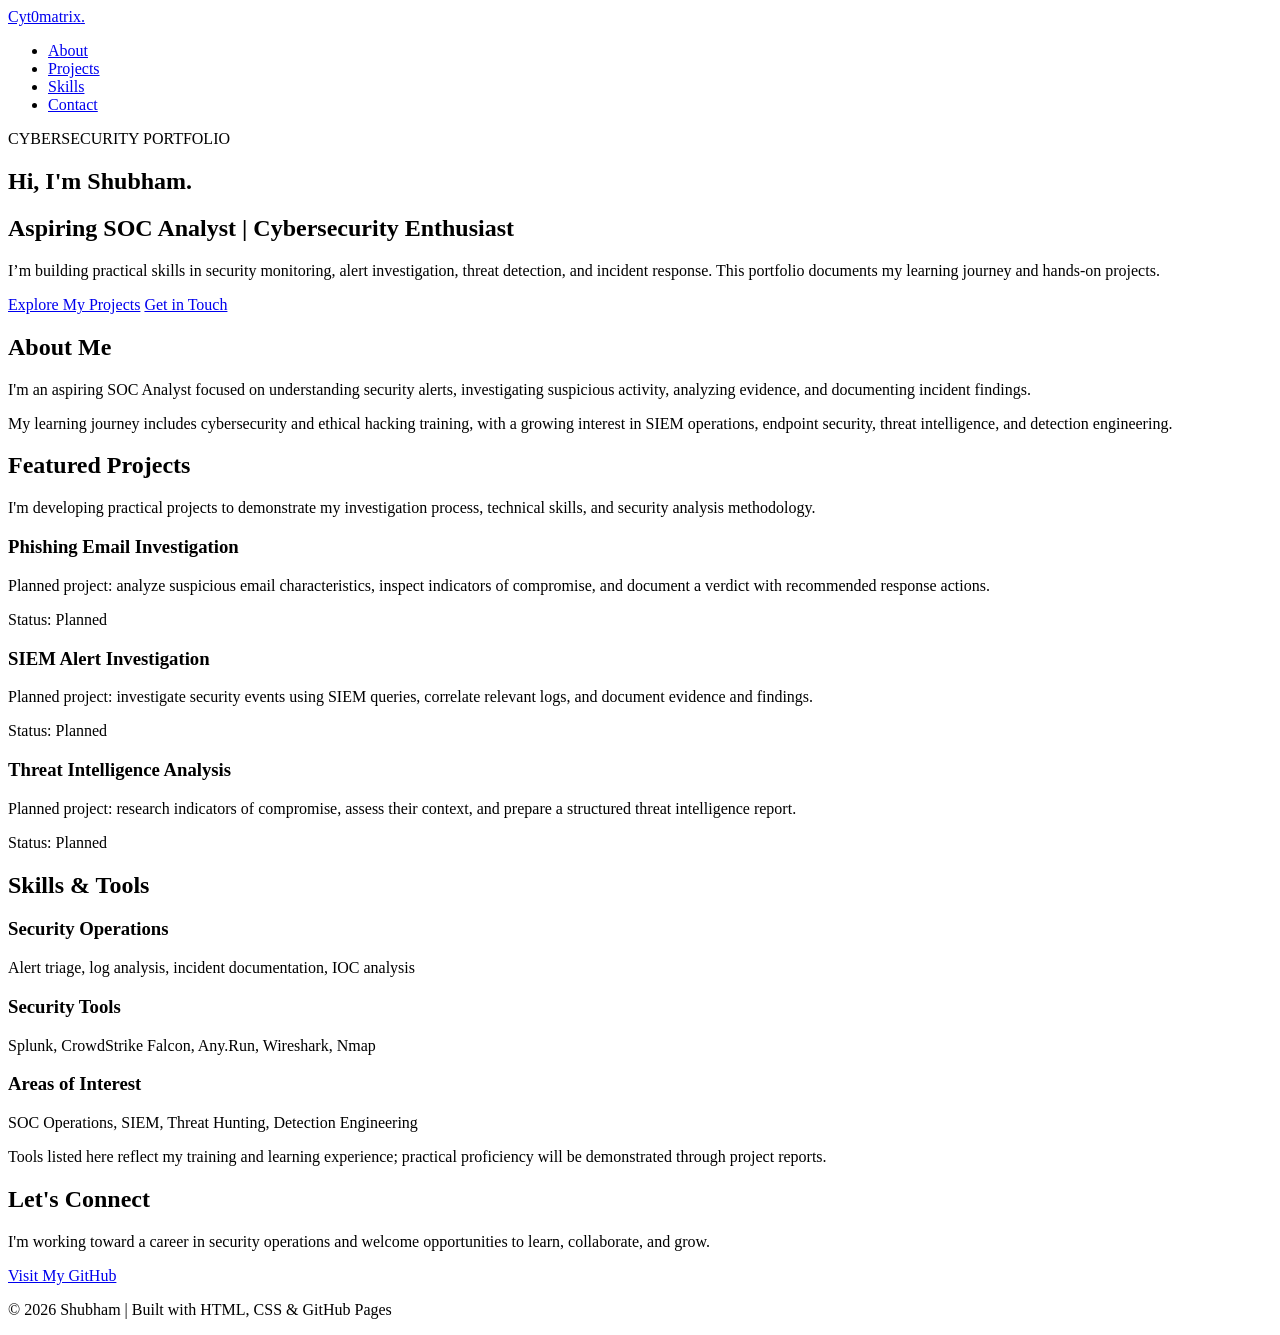
==== index.html @ e3efdccb "Create index.html" ====
<!DOCTYPE html>
<html lang="en">
<head>
    <meta charset="UTF-8">
    <meta name="viewport" content="width=device-width, initial-scale=1.0">
    <meta name="description" content="Shubham's cybersecurity portfolio, featuring SOC investigations, SIEM detection, threat hunting, and incident response.">
    <title>Shubham | SOC Analyst Portfolio</title>
</head>
<body>
    <header>
        <nav>
            <a href="#home" class="logo">Cyt0matrix<span>.</span></a>

            <ul>
                <li><a href="#about">About</a></li>
                <li><a href="#projects">Projects</a></li>
                <li><a href="#skills">Skills</a></li>
                <li><a href="#contact">Contact</a></li>
            </ul>
        </nav>
    </header>

    <main>
        <section id="home">
            <p>CYBERSECURITY PORTFOLIO</p>
            <h1>Hi, I'm Shubham.</h1>
            <h2>Aspiring SOC Analyst | Cybersecurity Enthusiast</h2>
            <p>
                I’m building practical skills in security monitoring,
                alert investigation, threat detection, and incident response.
                This portfolio documents my learning journey and hands-on projects.
            </p>
            <a href="#projects">Explore My Projects</a>
            <a href="#contact">Get in Touch</a>
        </section>

        <section id="about">
            <h2>About Me</h2>
            <p>
                I'm an aspiring SOC Analyst focused on understanding security
                alerts, investigating suspicious activity, analyzing evidence,
                and documenting incident findings.
            </p>
            <p>
                My learning journey includes cybersecurity and ethical hacking
                training, with a growing interest in SIEM operations,
                endpoint security, threat intelligence, and detection engineering.
            </p>
        </section>

        <section id="projects">
            <h2>Featured Projects</h2>
            <p>
                I'm developing practical projects to demonstrate my investigation
                process, technical skills, and security analysis methodology.
            </p>

            <article>
                <h3>Phishing Email Investigation</h3>
                <p>
                    Planned project: analyze suspicious email characteristics,
                    inspect indicators of compromise, and document a verdict
                    with recommended response actions.
                </p>
                <span>Status: Planned</span>
            </article>

            <article>
                <h3>SIEM Alert Investigation</h3>
                <p>
                    Planned project: investigate security events using SIEM queries,
                    correlate relevant logs, and document evidence and findings.
                </p>
                <span>Status: Planned</span>
            </article>

            <article>
                <h3>Threat Intelligence Analysis</h3>
                <p>
                    Planned project: research indicators of compromise, assess
                    their context, and prepare a structured threat intelligence report.
                </p>
                <span>Status: Planned</span>
            </article>
        </section>

        <section id="skills">
            <h2>Skills &amp; Tools</h2>

            <h3>Security Operations</h3>
            <p>Alert triage, log analysis, incident documentation, IOC analysis</p>

            <h3>Security Tools</h3>
            <p>Splunk, CrowdStrike Falcon, Any.Run, Wireshark, Nmap</p>

            <h3>Areas of Interest</h3>
            <p>SOC Operations, SIEM, Threat Hunting, Detection Engineering</p>

            <p>
                Tools listed here reflect my training and learning experience;
                practical proficiency will be demonstrated through project reports.
            </p>
        </section>

        <section id="contact">
            <h2>Let's Connect</h2>
            <p>
                I'm working toward a career in security operations and welcome
                opportunities to learn, collaborate, and grow.
            </p>
            <a href="https://github.com/Cyt0matrix" target="_blank" rel="noopener noreferrer">
                Visit My GitHub
            </a>
        </section>
    </main>

    <footer>
        <p>&copy; 2026 Shubham | Built with HTML, CSS &amp; GitHub Pages</p>
    </footer>
</body>
</html>
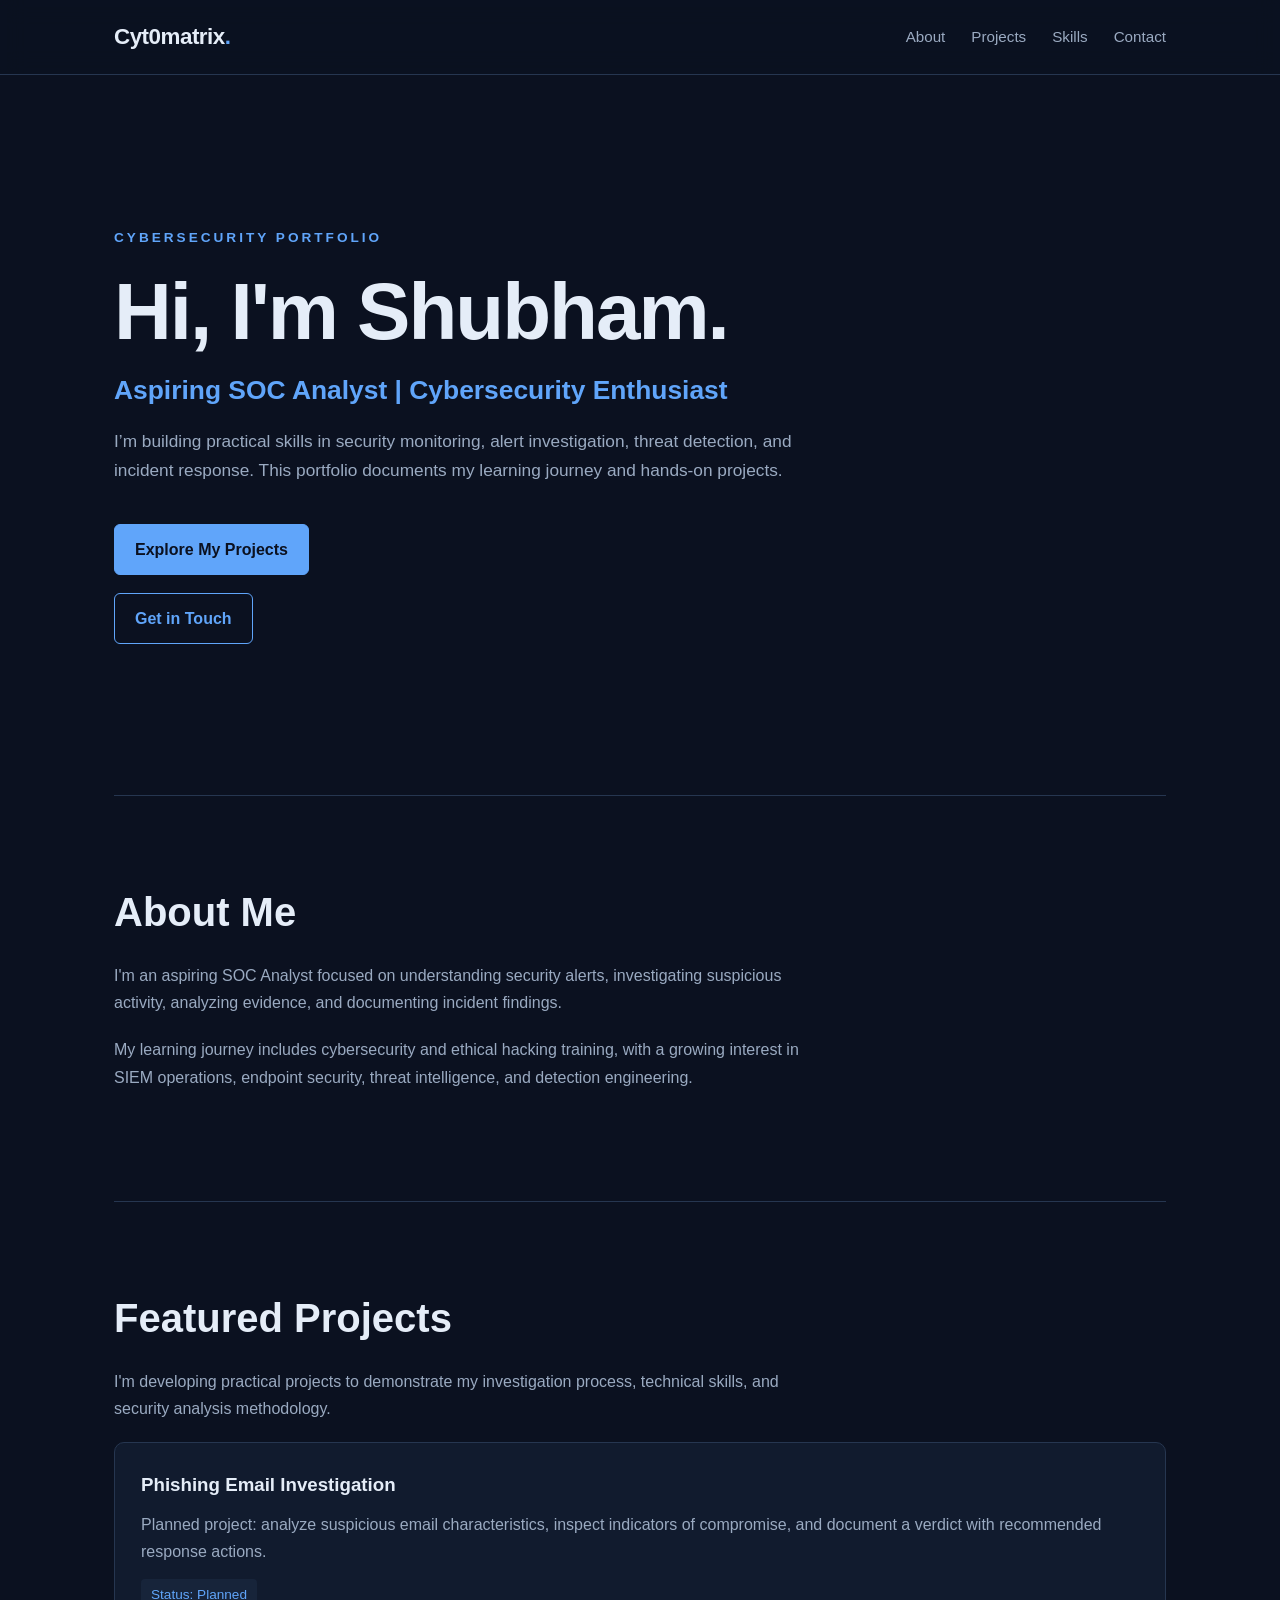
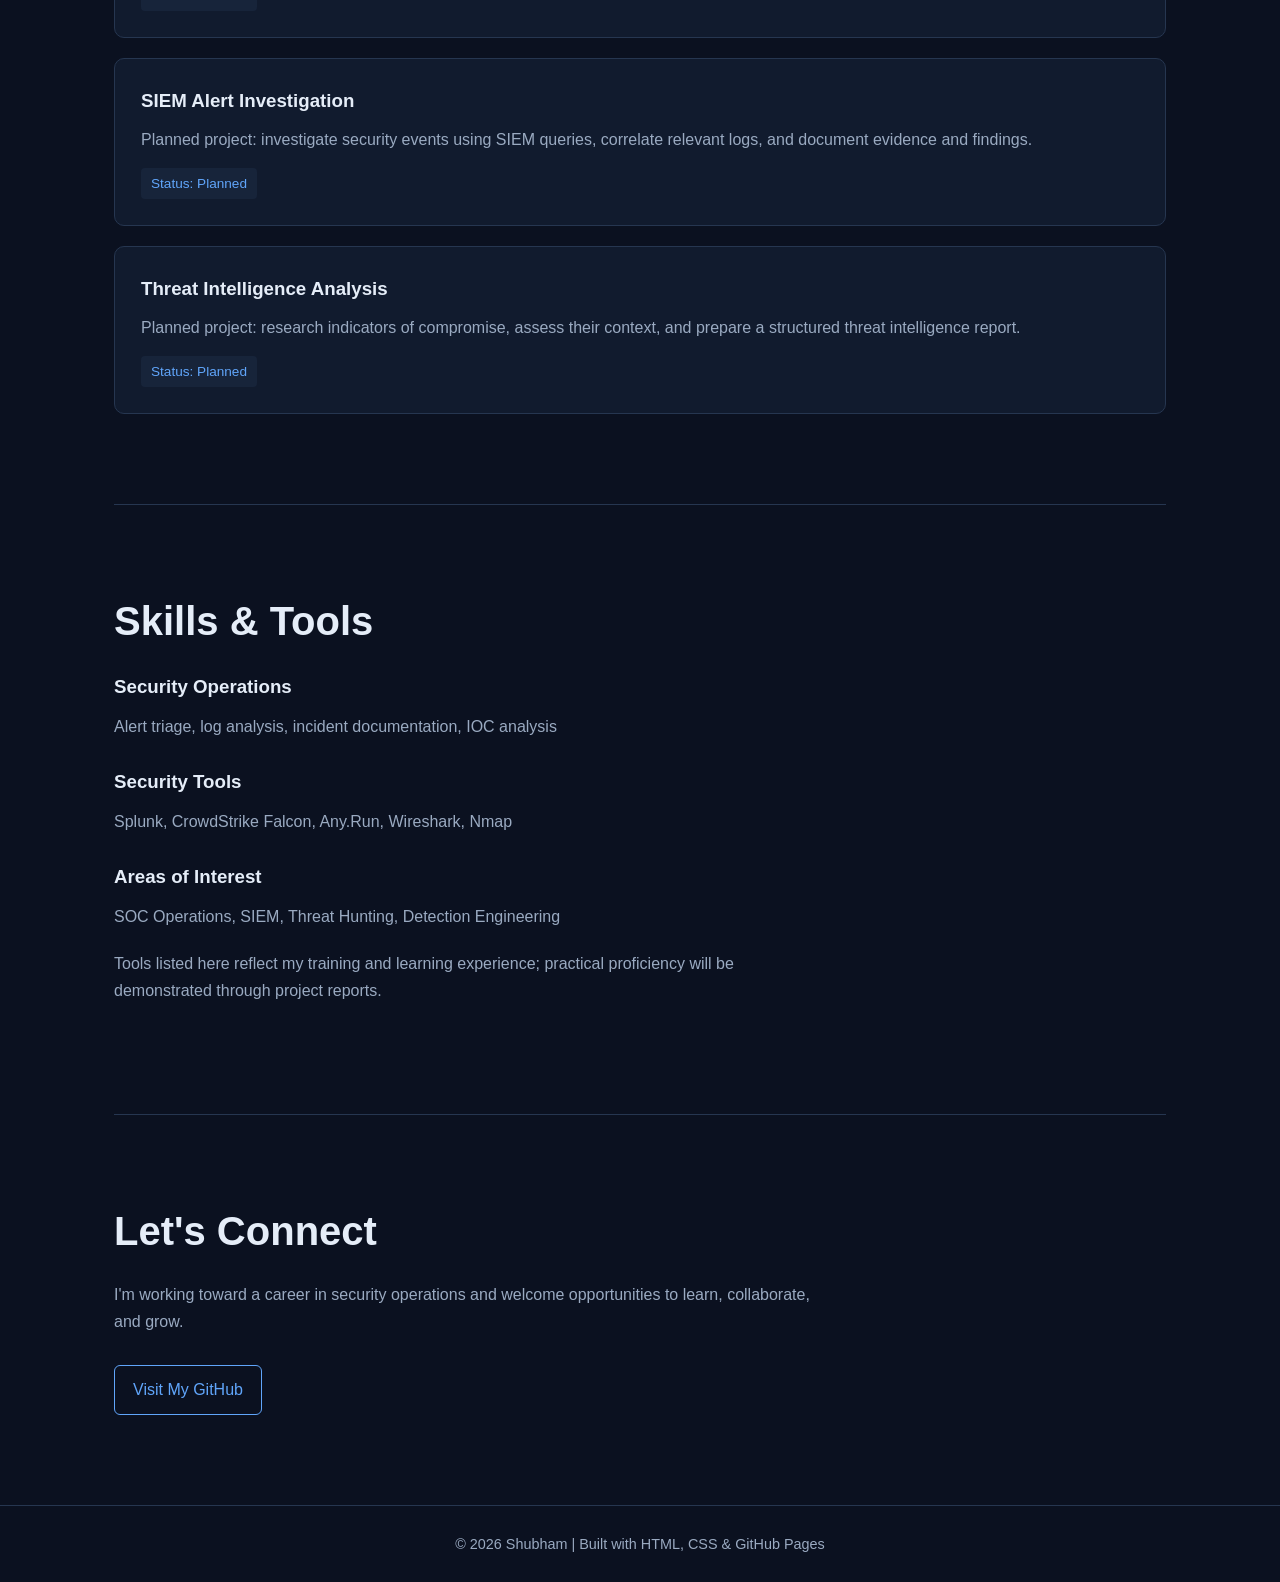
==== commit 04da2a7d: "Update index.html" ====
--- a/index.html
+++ b/index.html
@@ -5,6 +5,7 @@
     <meta name="viewport" content="width=device-width, initial-scale=1.0">
     <meta name="description" content="Shubham's cybersecurity portfolio, featuring SOC investigations, SIEM detection, threat hunting, and incident response.">
     <title>Shubham | SOC Analyst Portfolio</title>
+    <link rel="stylesheet" href="style.css">
 </head>
 <body>
     <header>
--- a/style.css
+++ b/style.css
@@ -0,0 +1,259 @@
+/* ========================================
+   CYT0MATRIX | SOC ANALYST PORTFOLIO
+   ======================================== */
+
+:root {
+    --background: #0b1120;
+    --surface: #111b2e;
+    --surface-light: #17243a;
+    --text: #e5edf8;
+    --muted: #9aaac1;
+    --accent: #60a5fa;
+    --accent-hover: #93c5fd;
+    --border: #263650;
+    --max-width: 1100px;
+}
+
+* {
+    margin: 0;
+    padding: 0;
+    box-sizing: border-box;
+    scroll-behavior: smooth;
+}
+
+body {
+    background: var(--background);
+    color: var(--text);
+    font-family: Arial, Helvetica, sans-serif;
+    line-height: 1.7;
+}
+
+a {
+    color: var(--accent);
+    text-decoration: none;
+    transition: color 0.2s ease;
+}
+
+a:hover {
+    color: var(--accent-hover);
+}
+
+header {
+    position: sticky;
+    top: 0;
+    z-index: 100;
+    background: rgba(11, 17, 32, 0.94);
+    border-bottom: 1px solid var(--border);
+    backdrop-filter: blur(12px);
+}
+
+nav {
+    max-width: var(--max-width);
+    margin: auto;
+    padding: 18px 24px;
+    display: flex;
+    justify-content: space-between;
+    align-items: center;
+    gap: 24px;
+}
+
+.logo {
+    color: var(--text);
+    font-size: 1.4rem;
+    font-weight: 800;
+    letter-spacing: -0.5px;
+}
+
+.logo span {
+    color: var(--accent);
+}
+
+nav ul {
+    display: flex;
+    list-style: none;
+    gap: 26px;
+}
+
+nav ul a {
+    color: var(--muted);
+    font-size: 0.95rem;
+}
+
+nav ul a:hover {
+    color: var(--accent);
+}
+
+main {
+    max-width: var(--max-width);
+    margin: auto;
+    padding: 0 24px;
+}
+
+section {
+    padding: 90px 0;
+    scroll-margin-top: 75px;
+}
+
+#home {
+    min-height: 80vh;
+    display: flex;
+    flex-direction: column;
+    align-items: flex-start;
+    justify-content: center;
+}
+
+#home > p:first-child {
+    color: var(--accent);
+    font-size: 0.85rem;
+    font-weight: bold;
+    letter-spacing: 3px;
+    margin-bottom: 18px;
+}
+
+h1 {
+    font-size: clamp(2.8rem, 7vw, 5rem);
+    line-height: 1.12;
+    letter-spacing: -2px;
+    margin-bottom: 16px;
+}
+
+h2 {
+    font-size: clamp(1.8rem, 4vw, 2.5rem);
+    line-height: 1.3;
+    margin-bottom: 24px;
+}
+
+#home h2 {
+    color: var(--accent);
+    font-size: clamp(1.15rem, 3vw, 1.65rem);
+    margin-bottom: 20px;
+}
+
+section > p,
+#home > p:not(:first-child) {
+    color: var(--muted);
+    max-width: 720px;
+    margin-bottom: 20px;
+}
+
+#home > p:not(:first-child) {
+    font-size: 1.08rem;
+}
+
+#home > a {
+    display: inline-block;
+    margin: 18px 12px 0 0;
+    padding: 11px 20px;
+    border: 1px solid var(--accent);
+    border-radius: 6px;
+    font-weight: bold;
+}
+
+#home > a:first-of-type {
+    background: var(--accent);
+    color: var(--background);
+}
+
+#home > a:first-of-type:hover {
+    background: var(--accent-hover);
+}
+
+#about,
+#projects,
+#skills,
+#contact {
+    border-top: 1px solid var(--border);
+}
+
+article {
+    background: var(--surface);
+    border: 1px solid var(--border);
+    border-radius: 10px;
+    padding: 26px;
+    margin-top: 20px;
+    transition: transform 0.2s ease, border-color 0.2s ease;
+}
+
+article:hover {
+    transform: translateY(-4px);
+    border-color: var(--accent);
+}
+
+article h3,
+#skills h3 {
+    margin-bottom: 10px;
+    color: var(--text);
+}
+
+article p {
+    color: var(--muted);
+    margin-bottom: 14px;
+}
+
+article span {
+    display: inline-block;
+    color: var(--accent);
+    background: var(--surface-light);
+    border-radius: 4px;
+    padding: 4px 10px;
+    font-size: 0.85rem;
+}
+
+#skills h3 {
+    margin-top: 26px;
+}
+
+#skills h3:first-of-type {
+    margin-top: 0;
+}
+
+#skills p {
+    color: var(--muted);
+}
+
+#contact a {
+    display: inline-block;
+    margin-top: 10px;
+    padding: 10px 18px;
+    border: 1px solid var(--accent);
+    border-radius: 6px;
+}
+
+footer {
+    border-top: 1px solid var(--border);
+    text-align: center;
+    padding: 26px 20px;
+    color: var(--muted);
+    font-size: 0.9rem;
+}
+
+/* Responsive layout for phones and small screens */
+
+@media (max-width: 650px) {
+    nav {
+        flex-direction: column;
+        gap: 12px;
+    }
+
+    nav ul {
+        flex-wrap: wrap;
+        justify-content: center;
+        gap: 14px;
+    }
+
+    section {
+        padding: 65px 0;
+    }
+
+    #home {
+        min-height: 70vh;
+    }
+
+    h1 {
+        letter-spacing: -1px;
+    }
+
+    article {
+        padding: 20px;
+    }
+}
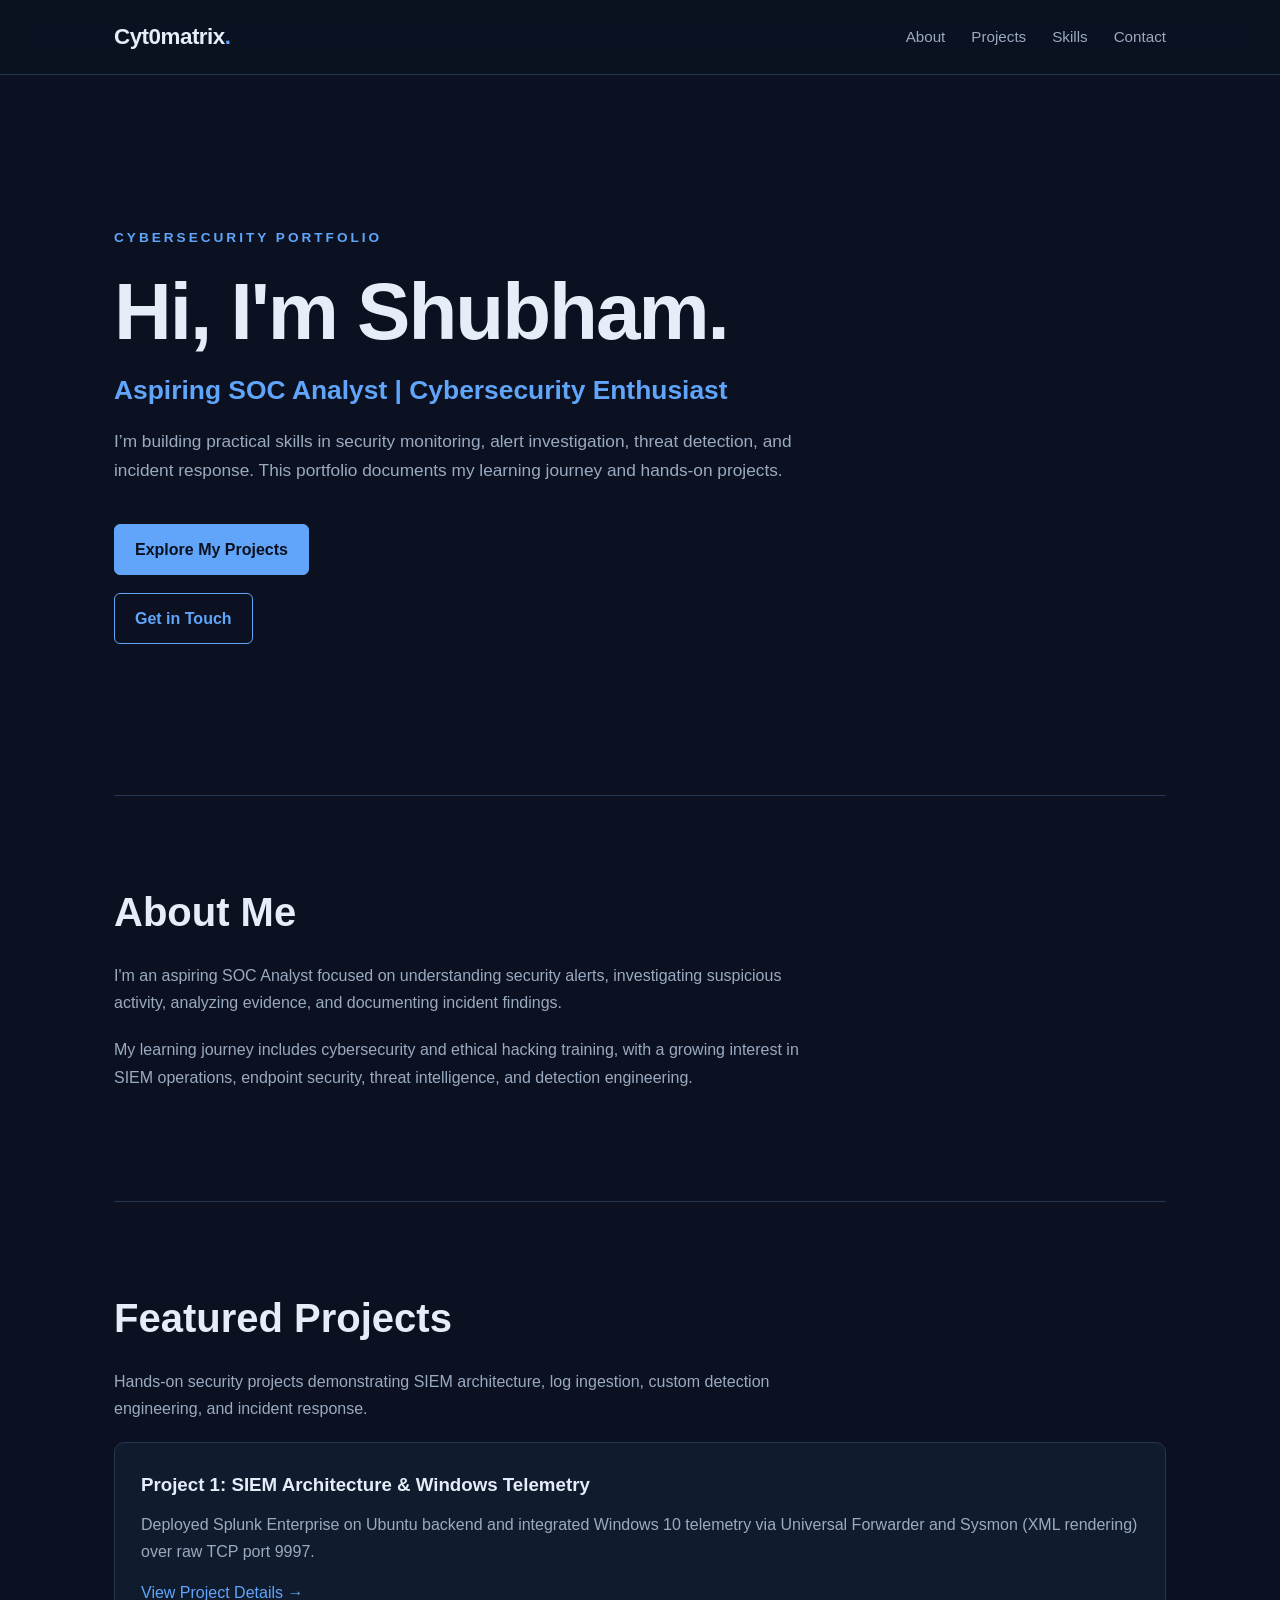
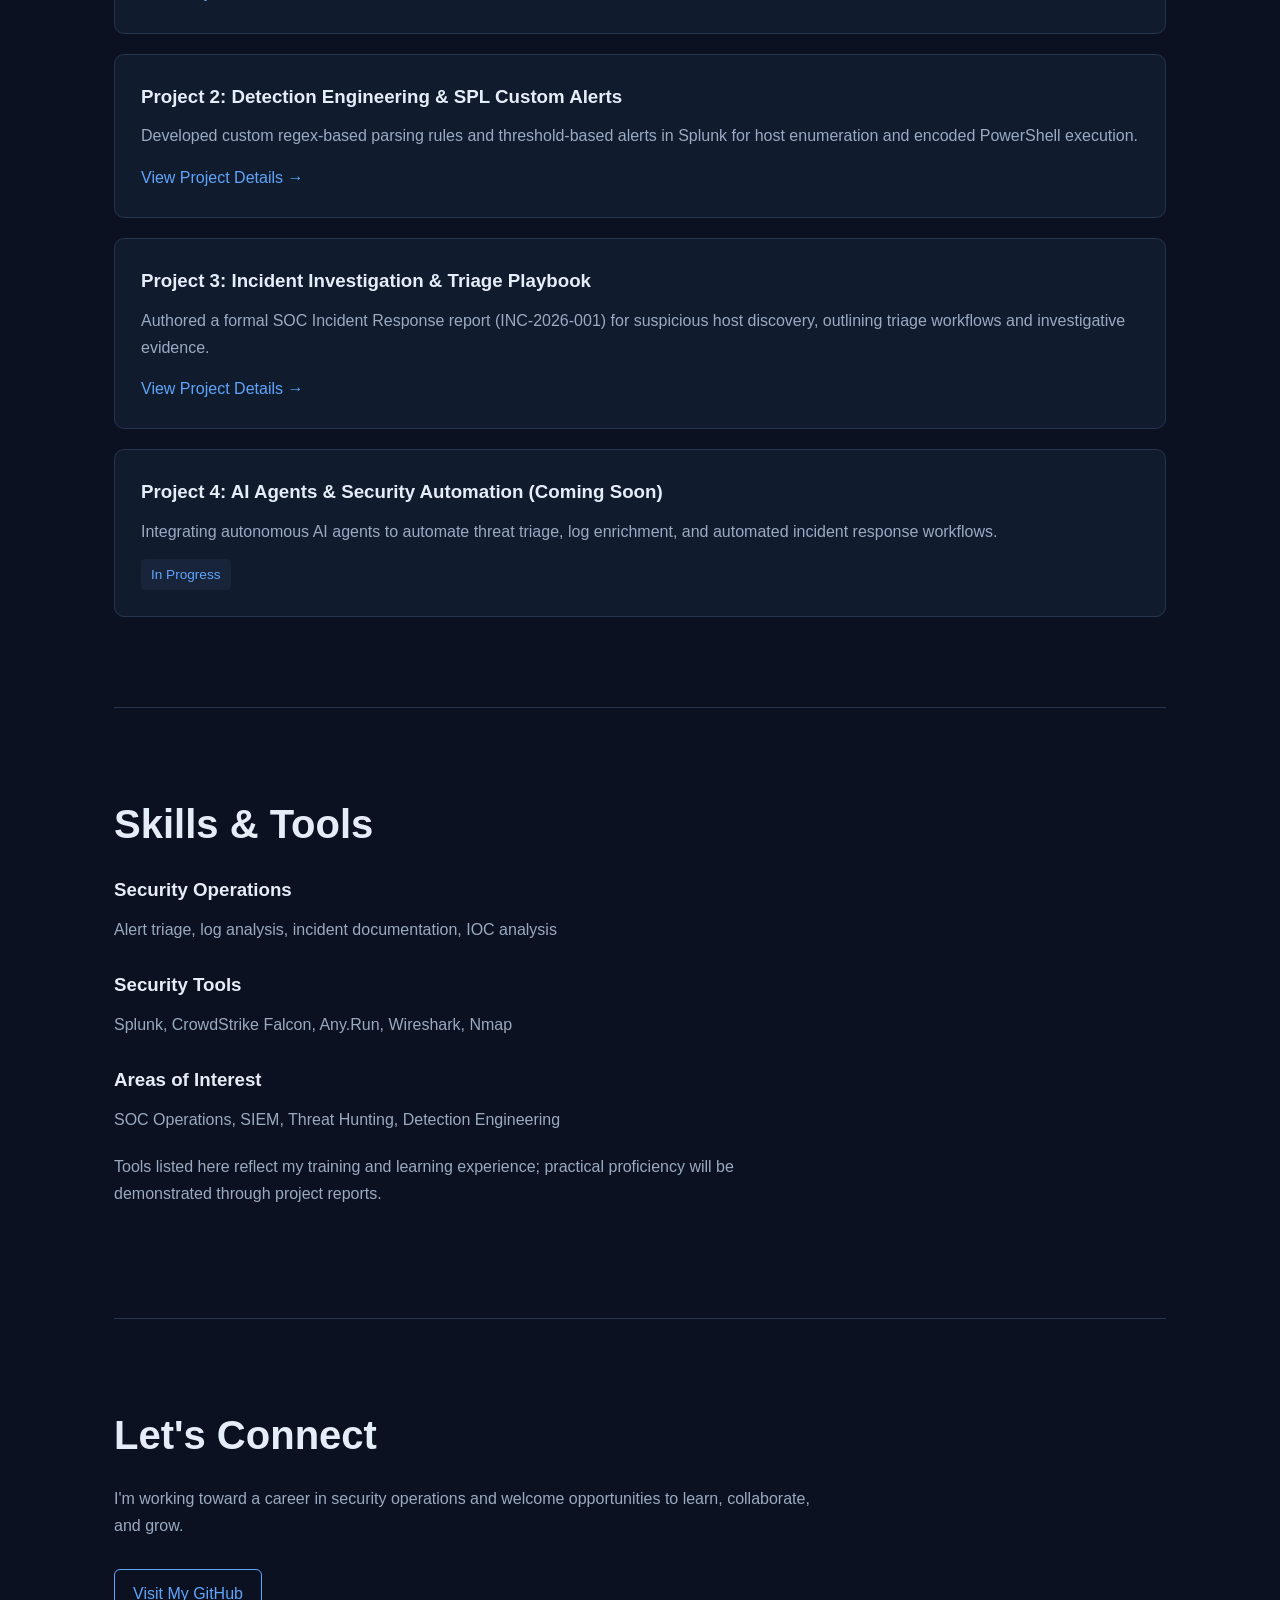
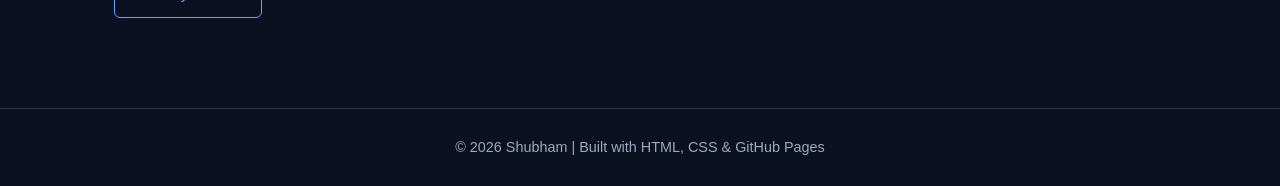
==== commit 1fe5719c: "Update index.html" ====
--- a/index.html
+++ b/index.html
@@ -52,36 +52,39 @@
         <section id="projects">
             <h2>Featured Projects</h2>
             <p>
-                I'm developing practical projects to demonstrate my investigation
-                process, technical skills, and security analysis methodology.
+                Hands-on security projects demonstrating SIEM architecture, log ingestion, custom detection engineering, and incident response.
             </p>
 
             <article>
-                <h3>Phishing Email Investigation</h3>
+                <h3>Project 1: SIEM Architecture & Windows Telemetry</h3>
                 <p>
-                    Planned project: analyze suspicious email characteristics,
-                    inspect indicators of compromise, and document a verdict
-                    with recommended response actions.
+                    Deployed Splunk Enterprise on Ubuntu backend and integrated Windows 10 telemetry via Universal Forwarder and Sysmon (XML rendering) over raw TCP port 9997.
                 </p>
-                <span>Status: Planned</span>
+                <a href="projects/project1.html">View Project Details &rarr;</a>
             </article>
 
             <article>
-                <h3>SIEM Alert Investigation</h3>
+                <h3>Project 2: Detection Engineering & SPL Custom Alerts</h3>
                 <p>
-                    Planned project: investigate security events using SIEM queries,
-                    correlate relevant logs, and document evidence and findings.
+                    Developed custom regex-based parsing rules and threshold-based alerts in Splunk for host enumeration and encoded PowerShell execution.
                 </p>
-                <span>Status: Planned</span>
+                <a href="projects/project2.html">View Project Details &rarr;</a>
             </article>
 
             <article>
-                <h3>Threat Intelligence Analysis</h3>
+                <h3>Project 3: Incident Investigation & Triage Playbook</h3>
                 <p>
-                    Planned project: research indicators of compromise, assess
-                    their context, and prepare a structured threat intelligence report.
+                    Authored a formal SOC Incident Response report (INC-2026-001) for suspicious host discovery, outlining triage workflows and investigative evidence.
                 </p>
-                <span>Status: Planned</span>
+                <a href="projects/project3.html">View Project Details &rarr;</a>
+            </article>
+
+            <article>
+                <h3>Project 4: AI Agents & Security Automation (Coming Soon)</h3>
+                <p>
+                    Integrating autonomous AI agents to automate threat triage, log enrichment, and automated incident response workflows.
+                </p>
+                <span style="color: var(--accent); background: var(--surface-light); padding: 4px 10px; border-radius: 4px; font-size: 0.85rem;">In Progress</span>
             </article>
         </section>
 
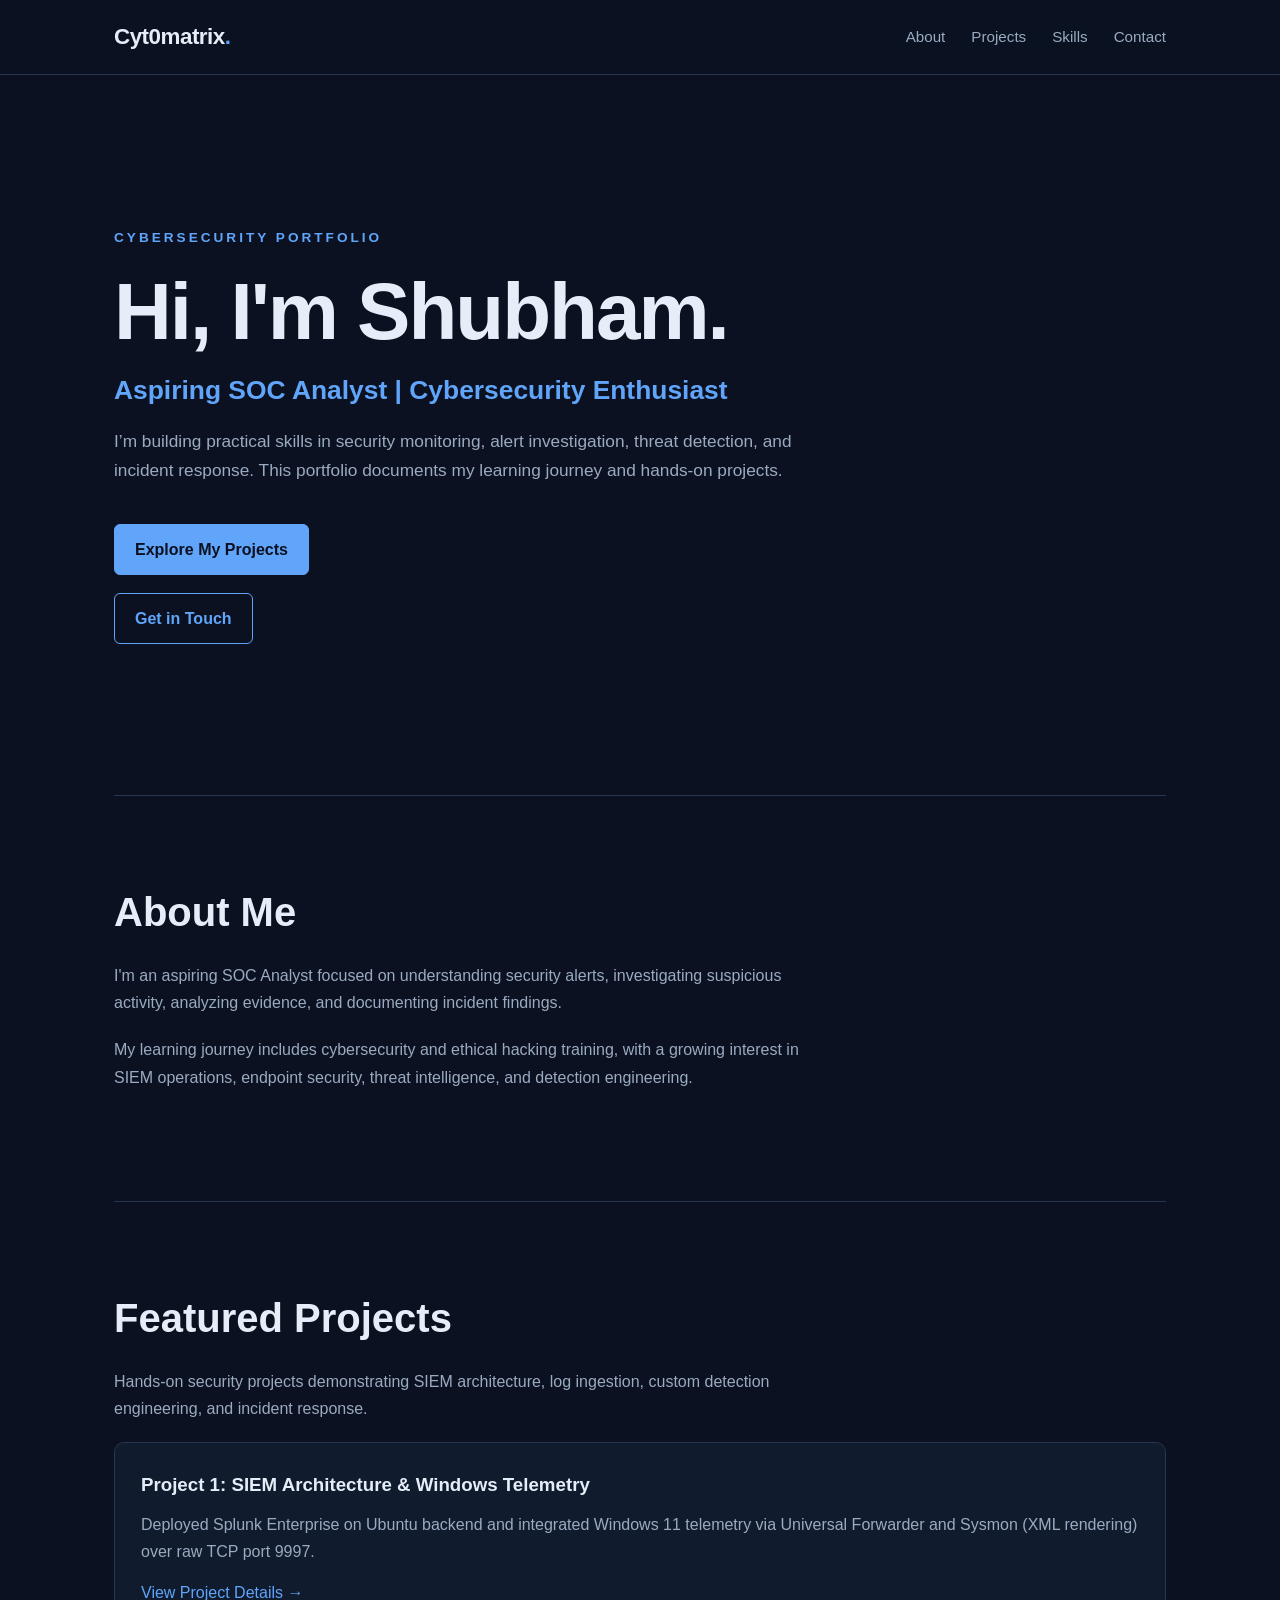
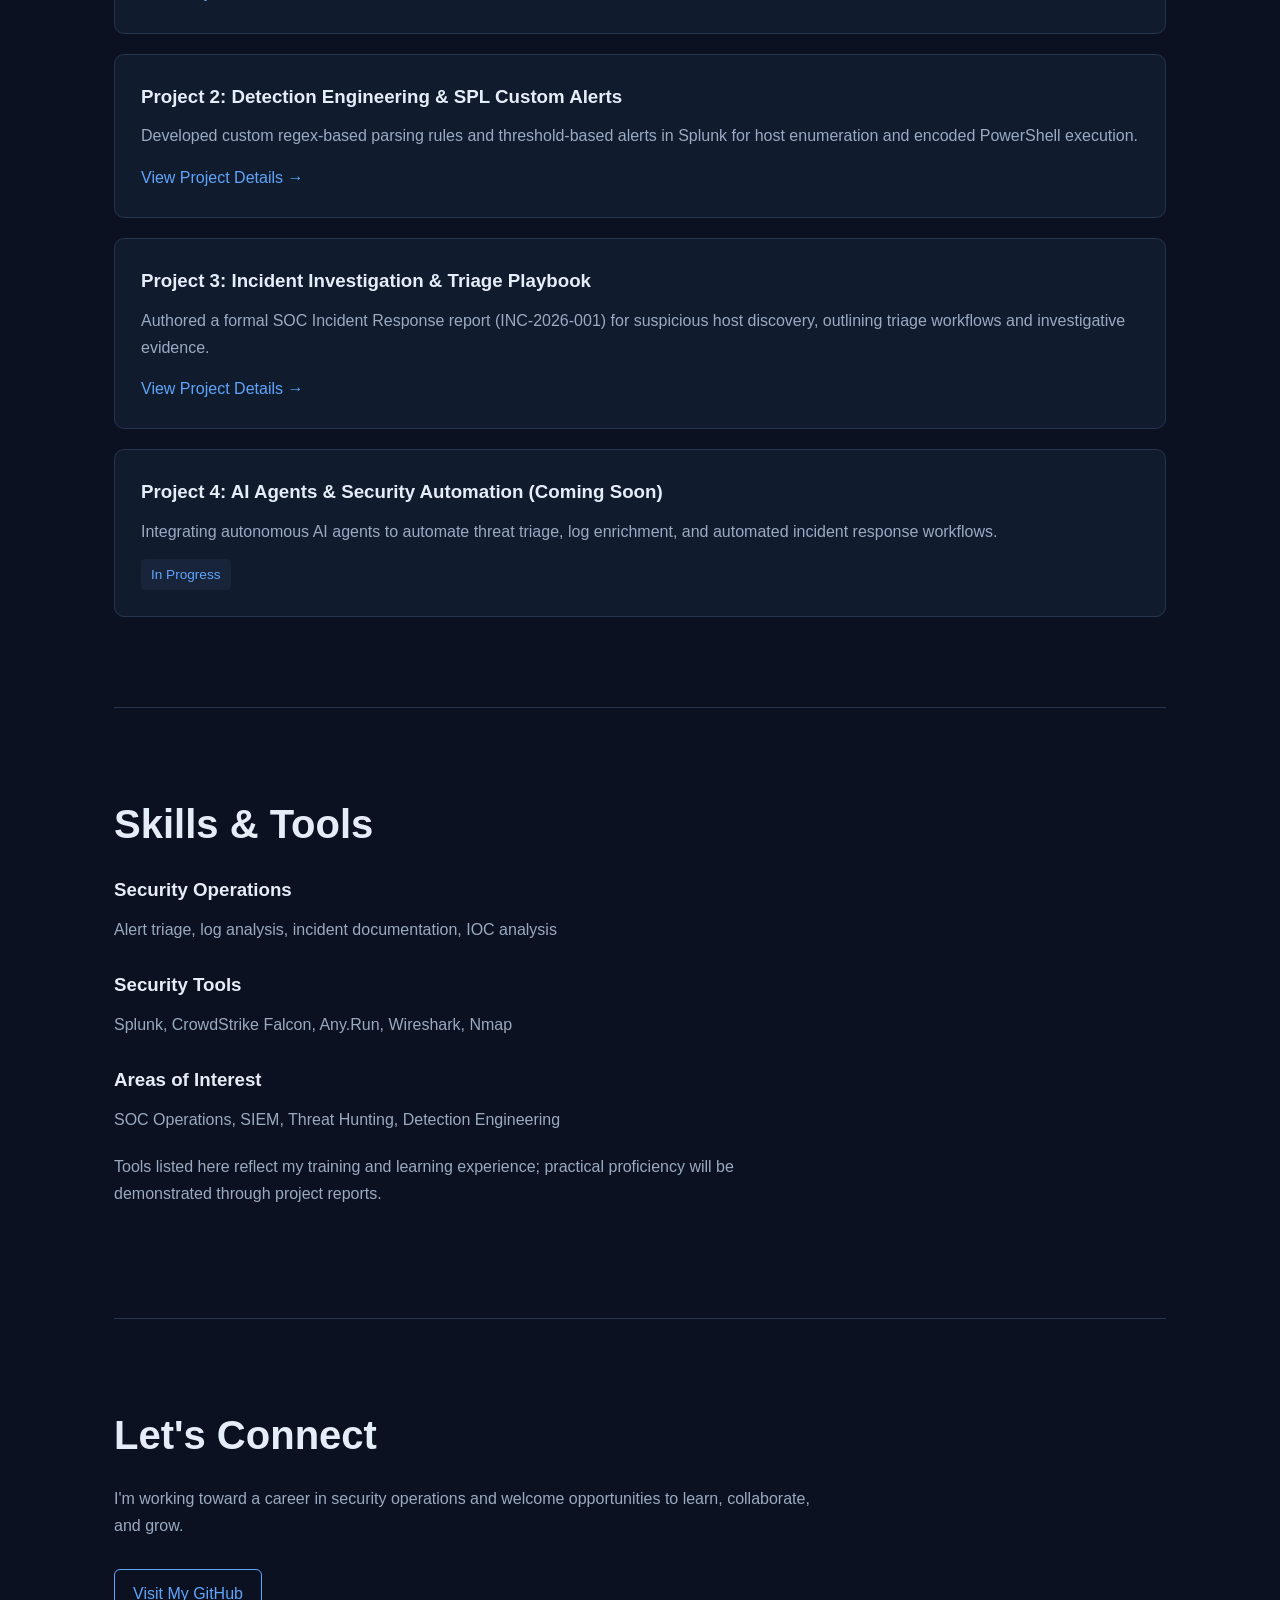
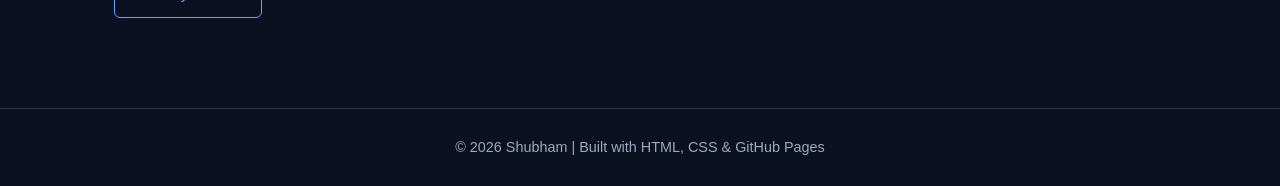
==== commit ea13013e: "Update index.html" ====
--- a/index.html
+++ b/index.html
@@ -58,7 +58,7 @@
             <article>
                 <h3>Project 1: SIEM Architecture & Windows Telemetry</h3>
                 <p>
-                    Deployed Splunk Enterprise on Ubuntu backend and integrated Windows 10 telemetry via Universal Forwarder and Sysmon (XML rendering) over raw TCP port 9997.
+                    Deployed Splunk Enterprise on Ubuntu backend and integrated Windows 11 telemetry via Universal Forwarder and Sysmon (XML rendering) over raw TCP port 9997.
                 </p>
                 <a href="projects/project1.html">View Project Details &rarr;</a>
             </article>
